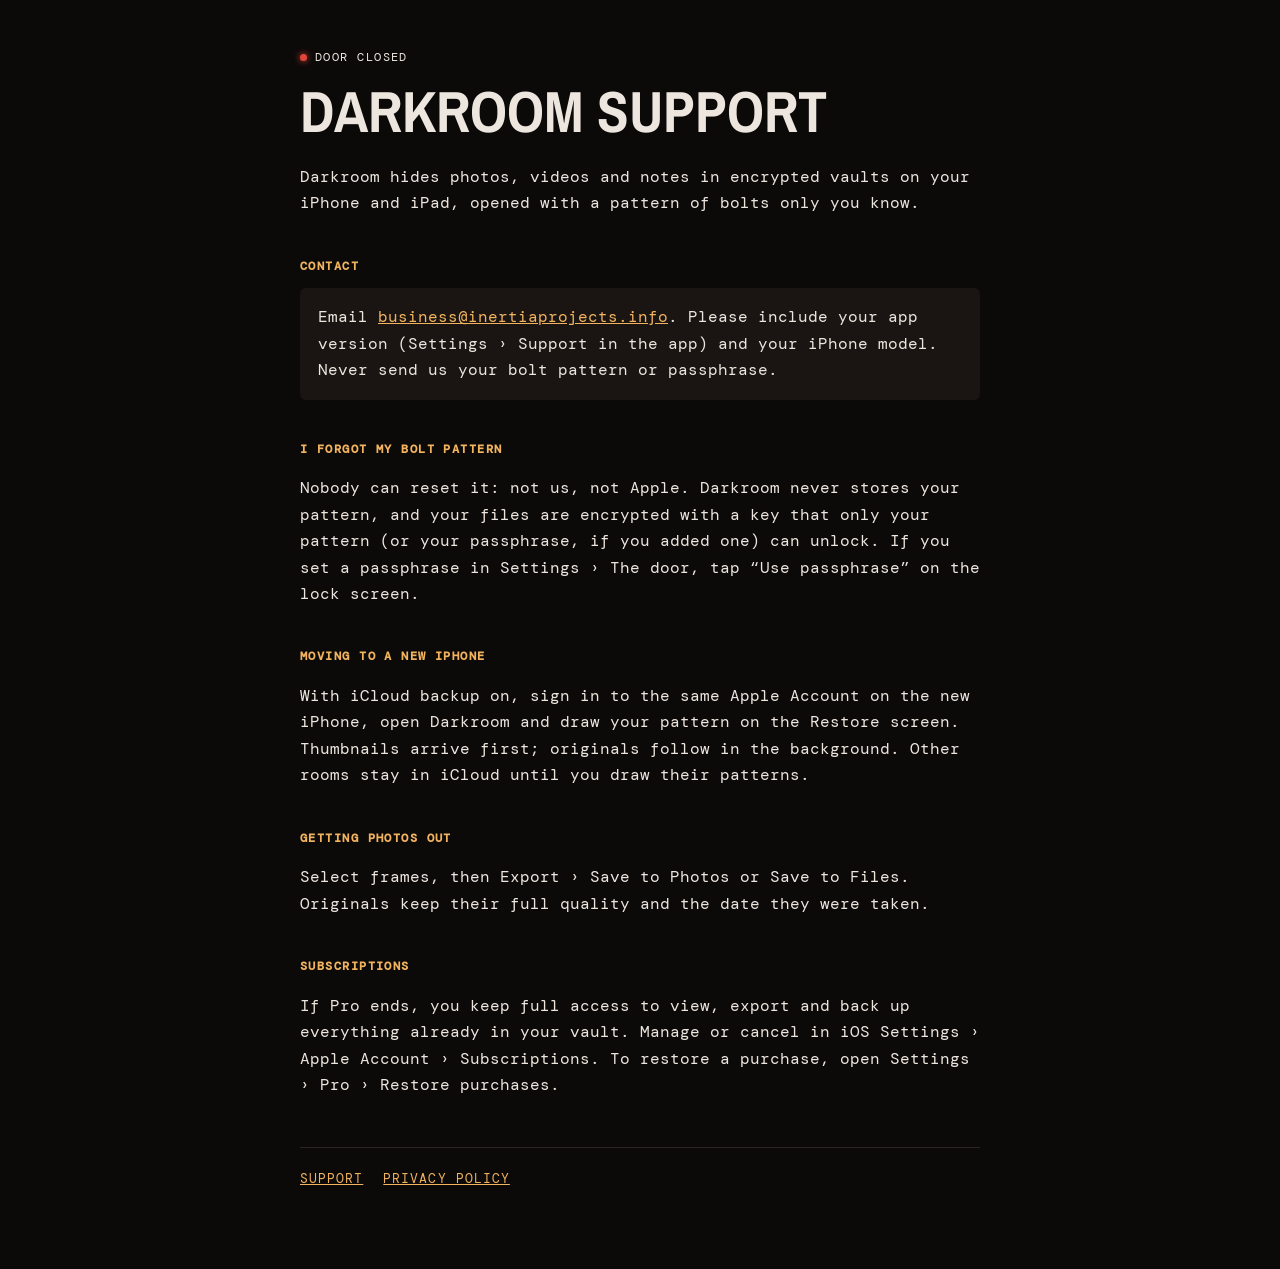
==== index.html @ 5ec5d24e "Support and privacy pages for Darkroom: Photo Vault Co-Authored-By: Claude Opus 5.5 <noreply@anthrop" ====
<!doctype html>
<html lang="en"><head><meta charset="utf-8"><meta name="viewport" content="width=device-width, initial-scale=1">
<title>Darkroom: Photo Vault — Support</title><link rel="preconnect" href="https://fonts.googleapis.com"><link rel="preconnect" href="https://fonts.gstatic.com" crossorigin><link href="https://fonts.googleapis.com/css2?family=Archivo+Narrow:wght@700&family=DM+Mono:wght@400;500&display=swap" rel="stylesheet"><link rel="stylesheet" href="style.css"></head>
<body><main>
<div class="status">Door closed</div>
<h1>Darkroom support</h1>
<p>Darkroom hides photos, videos and notes in encrypted vaults on your iPhone and iPad, opened with a pattern of bolts only you know.</p>

<h2>Contact</h2>
<div class="card">Email <a href="mailto:business@inertiaprojects.info">business@inertiaprojects.info</a>. Please include your app version (Settings › Support in the app) and your iPhone model. Never send us your bolt pattern or passphrase.</div>

<h2>I forgot my bolt pattern</h2>
<p>Nobody can reset it: not us, not Apple. Darkroom never stores your pattern, and your files are encrypted with a key that only your pattern (or your passphrase, if you added one) can unlock. If you set a passphrase in Settings › The door, tap “Use passphrase” on the lock screen.</p>

<h2>Moving to a new iPhone</h2>
<p>With iCloud backup on, sign in to the same Apple Account on the new iPhone, open Darkroom and draw your pattern on the Restore screen. Thumbnails arrive first; originals follow in the background. Other rooms stay in iCloud until you draw their patterns.</p>

<h2>Getting photos out</h2>
<p>Select frames, then Export › Save to Photos or Save to Files. Originals keep their full quality and the date they were taken.</p>

<h2>Subscriptions</h2>
<p>If Pro ends, you keep full access to view, export and back up everything already in your vault. Manage or cancel in iOS Settings › Apple Account › Subscriptions. To restore a purchase, open Settings › Pro › Restore purchases.</p>

<nav><a href="./">Support</a><a href="privacy.html">Privacy policy</a></nav>
</main></body></html>
---- style.css ----
:root { --bg:#0C0A09; --panel:#1A1512; --line:#2A2420; --text:#EDE6DF; --muted:#A89F96; --safelight:#E2453A; --amber:#F2B35E; --ok:#6FB98F; }
* { box-sizing: border-box; }
body { margin:0; background:var(--bg); color:var(--text); font:16px/1.65 "DM Mono", ui-monospace, Menlo, monospace; }
main { max-width: 720px; margin: 0 auto; padding: 48px 20px 80px; }
.status { font-size:12px; letter-spacing:.12em; text-transform:uppercase; color:var(--text); display:flex; align-items:center; gap:8px; }
.status::before { content:""; width:7px; height:7px; border-radius:50%; background:var(--safelight); box-shadow:0 0 6px var(--safelight); }
h1 { font-family:"Archivo Narrow", "Arial Narrow", sans-serif; font-weight:700; text-transform:uppercase; font-size:clamp(40px, 9vw, 58px); line-height:1; margin:14px 0 24px; }
h2 { font-size:12px; letter-spacing:.12em; text-transform:uppercase; color:var(--amber); margin:40px 0 8px; }
p, li { color:var(--text); } .muted { color:var(--muted); }
a { color:var(--amber); }
.card { background:var(--panel); border-radius:6px; padding:16px 18px; margin:12px 0; }
nav { display:flex; gap:20px; font-size:13px; letter-spacing:.08em; text-transform:uppercase; margin-top:48px; border-top:1px solid var(--line); padding-top:20px; }
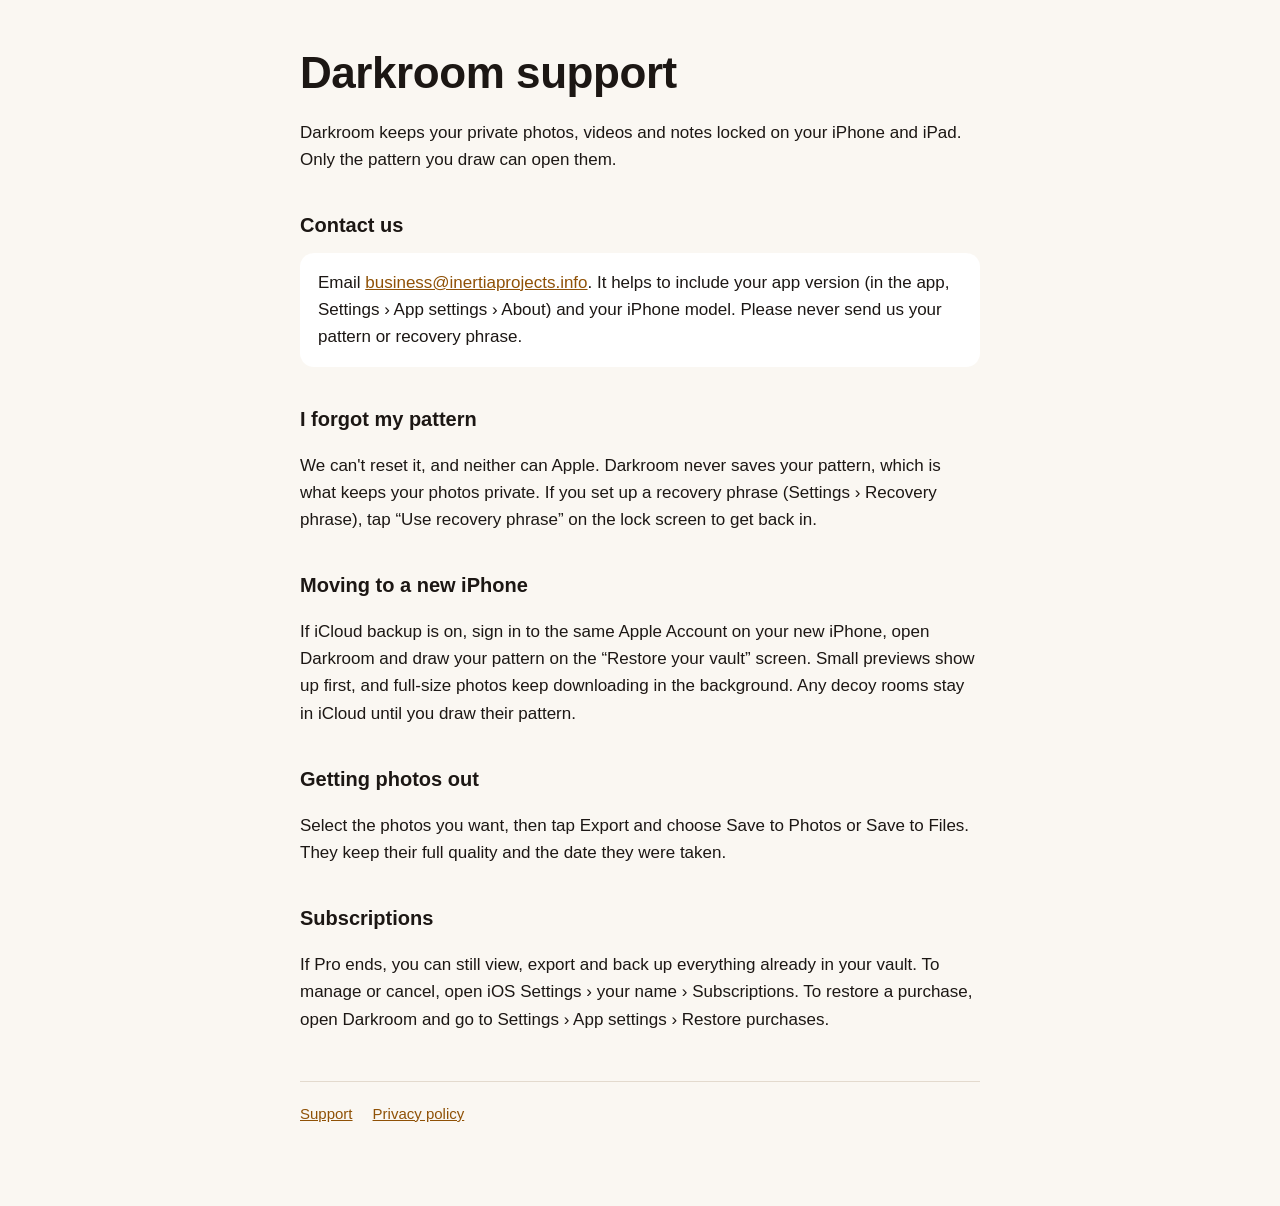
==== commit 705aa21d: "Plain, friendlier support and privacy pages Switch the pages from all-monospace with uppercase headi" ====
--- a/index.html
+++ b/index.html
@@ -1,25 +1,24 @@
 <!doctype html>
 <html lang="en"><head><meta charset="utf-8"><meta name="viewport" content="width=device-width, initial-scale=1">
-<title>Darkroom: Photo Vault — Support</title><link rel="preconnect" href="https://fonts.googleapis.com"><link rel="preconnect" href="https://fonts.gstatic.com" crossorigin><link href="https://fonts.googleapis.com/css2?family=Archivo+Narrow:wght@700&family=DM+Mono:wght@400;500&display=swap" rel="stylesheet"><link rel="stylesheet" href="style.css"></head>
+<title>Darkroom: Photo Vault · Support</title><link rel="stylesheet" href="style.css"></head>
 <body><main>
-<div class="status">Door closed</div>
 <h1>Darkroom support</h1>
-<p>Darkroom hides photos, videos and notes in encrypted vaults on your iPhone and iPad, opened with a pattern of bolts only you know.</p>
+<p>Darkroom keeps your private photos, videos and notes locked on your iPhone and iPad. Only the pattern you draw can open them.</p>
 
-<h2>Contact</h2>
-<div class="card">Email <a href="mailto:business@inertiaprojects.info">business@inertiaprojects.info</a>. Please include your app version (Settings › Support in the app) and your iPhone model. Never send us your bolt pattern or passphrase.</div>
+<h2>Contact us</h2>
+<div class="card">Email <a href="mailto:business@inertiaprojects.info">business@inertiaprojects.info</a>. It helps to include your app version (in the app, Settings › App settings › About) and your iPhone model. Please never send us your pattern or recovery phrase.</div>
 
-<h2>I forgot my bolt pattern</h2>
-<p>Nobody can reset it: not us, not Apple. Darkroom never stores your pattern, and your files are encrypted with a key that only your pattern (or your passphrase, if you added one) can unlock. If you set a passphrase in Settings › The door, tap “Use passphrase” on the lock screen.</p>
+<h2>I forgot my pattern</h2>
+<p>We can't reset it, and neither can Apple. Darkroom never saves your pattern, which is what keeps your photos private. If you set up a recovery phrase (Settings › Recovery phrase), tap “Use recovery phrase” on the lock screen to get back in.</p>
 
 <h2>Moving to a new iPhone</h2>
-<p>With iCloud backup on, sign in to the same Apple Account on the new iPhone, open Darkroom and draw your pattern on the Restore screen. Thumbnails arrive first; originals follow in the background. Other rooms stay in iCloud until you draw their patterns.</p>
+<p>If iCloud backup is on, sign in to the same Apple Account on your new iPhone, open Darkroom and draw your pattern on the “Restore your vault” screen. Small previews show up first, and full-size photos keep downloading in the background. Any decoy rooms stay in iCloud until you draw their pattern.</p>
 
 <h2>Getting photos out</h2>
-<p>Select frames, then Export › Save to Photos or Save to Files. Originals keep their full quality and the date they were taken.</p>
+<p>Select the photos you want, then tap Export and choose Save to Photos or Save to Files. They keep their full quality and the date they were taken.</p>
 
 <h2>Subscriptions</h2>
-<p>If Pro ends, you keep full access to view, export and back up everything already in your vault. Manage or cancel in iOS Settings › Apple Account › Subscriptions. To restore a purchase, open Settings › Pro › Restore purchases.</p>
+<p>If Pro ends, you can still view, export and back up everything already in your vault. To manage or cancel, open iOS Settings › your name › Subscriptions. To restore a purchase, open Darkroom and go to Settings › App settings › Restore purchases.</p>
 
 <nav><a href="./">Support</a><a href="privacy.html">Privacy policy</a></nav>
 </main></body></html>
--- a/style.css
+++ b/style.css
@@ -1,12 +1,13 @@
 :root { --bg:#0C0A09; --panel:#1A1512; --line:#2A2420; --text:#EDE6DF; --muted:#A89F96; --safelight:#E2453A; --amber:#F2B35E; --ok:#6FB98F; }
 * { box-sizing: border-box; }
-body { margin:0; background:var(--bg); color:var(--text); font:16px/1.65 "DM Mono", ui-monospace, Menlo, monospace; }
+body { margin:0; background:var(--bg); color:var(--text); font:17px/1.6 -apple-system, BlinkMacSystemFont, "Segoe UI", Roboto, Helvetica, Arial, sans-serif; }
 main { max-width: 720px; margin: 0 auto; padding: 48px 20px 80px; }
-.status { font-size:12px; letter-spacing:.12em; text-transform:uppercase; color:var(--text); display:flex; align-items:center; gap:8px; }
-.status::before { content:""; width:7px; height:7px; border-radius:50%; background:var(--safelight); box-shadow:0 0 6px var(--safelight); }
-h1 { font-family:"Archivo Narrow", "Arial Narrow", sans-serif; font-weight:700; text-transform:uppercase; font-size:clamp(40px, 9vw, 58px); line-height:1; margin:14px 0 24px; }
-h2 { font-size:12px; letter-spacing:.12em; text-transform:uppercase; color:var(--amber); margin:40px 0 8px; }
+h1 { font-weight:700; font-size:clamp(32px, 7vw, 44px); line-height:1.15; letter-spacing:-.01em; margin:0 0 20px; }
+h2 { font-size:20px; font-weight:650; color:var(--text); margin:36px 0 8px; }
 p, li { color:var(--text); } .muted { color:var(--muted); }
 a { color:var(--amber); }
-.card { background:var(--panel); border-radius:6px; padding:16px 18px; margin:12px 0; }
-nav { display:flex; gap:20px; font-size:13px; letter-spacing:.08em; text-transform:uppercase; margin-top:48px; border-top:1px solid var(--line); padding-top:20px; }
+.card { background:var(--panel); border-radius:14px; padding:16px 18px; margin:12px 0; }
+nav { display:flex; gap:20px; font-size:15px; margin-top:48px; border-top:1px solid var(--line); padding-top:20px; }
+@media (prefers-color-scheme: light) {
+  :root { --bg:#FAF7F2; --panel:#FFFFFF; --line:#E3DACE; --text:#1C1714; --muted:#5E544B; --amber:#8F5106; }
+}
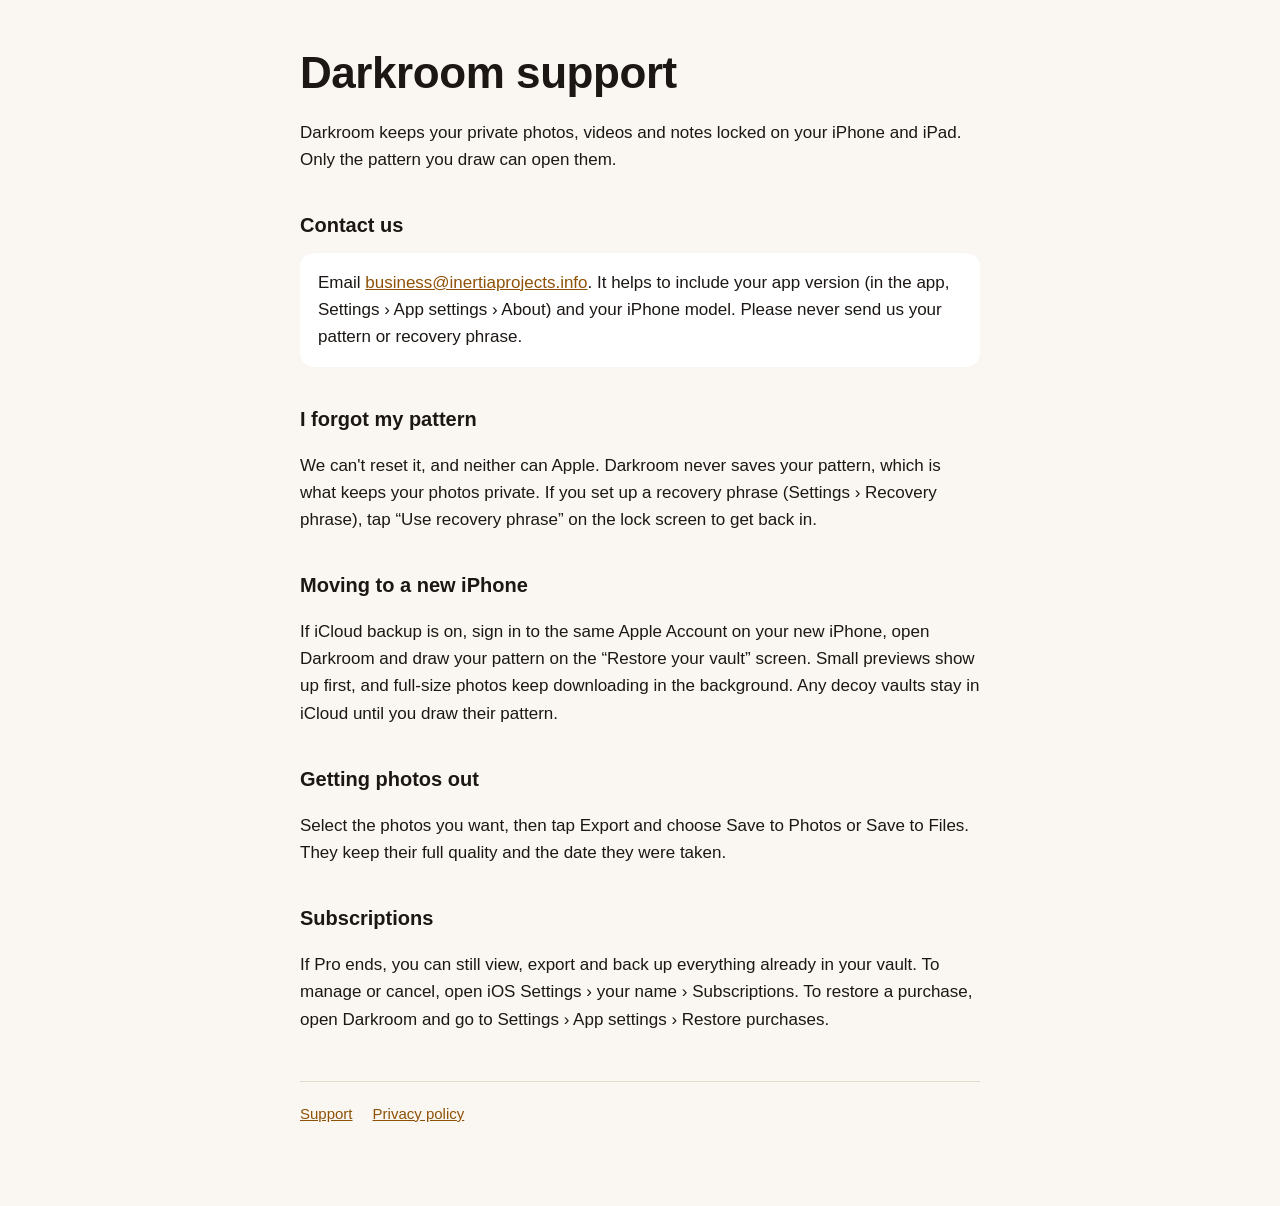
==== commit 07d951a3: "Call decoy rooms decoy vaults, matching the marketing site Co-Authored-By: Claude Opus 5.5 <noreply@" ====
--- a/index.html
+++ b/index.html
@@ -12,7 +12,7 @@
 <p>We can't reset it, and neither can Apple. Darkroom never saves your pattern, which is what keeps your photos private. If you set up a recovery phrase (Settings › Recovery phrase), tap “Use recovery phrase” on the lock screen to get back in.</p>
 
 <h2>Moving to a new iPhone</h2>
-<p>If iCloud backup is on, sign in to the same Apple Account on your new iPhone, open Darkroom and draw your pattern on the “Restore your vault” screen. Small previews show up first, and full-size photos keep downloading in the background. Any decoy rooms stay in iCloud until you draw their pattern.</p>
+<p>If iCloud backup is on, sign in to the same Apple Account on your new iPhone, open Darkroom and draw your pattern on the “Restore your vault” screen. Small previews show up first, and full-size photos keep downloading in the background. Any decoy vaults stay in iCloud until you draw their pattern.</p>
 
 <h2>Getting photos out</h2>
 <p>Select the photos you want, then tap Export and choose Save to Photos or Save to Files. They keep their full quality and the date they were taken.</p>
